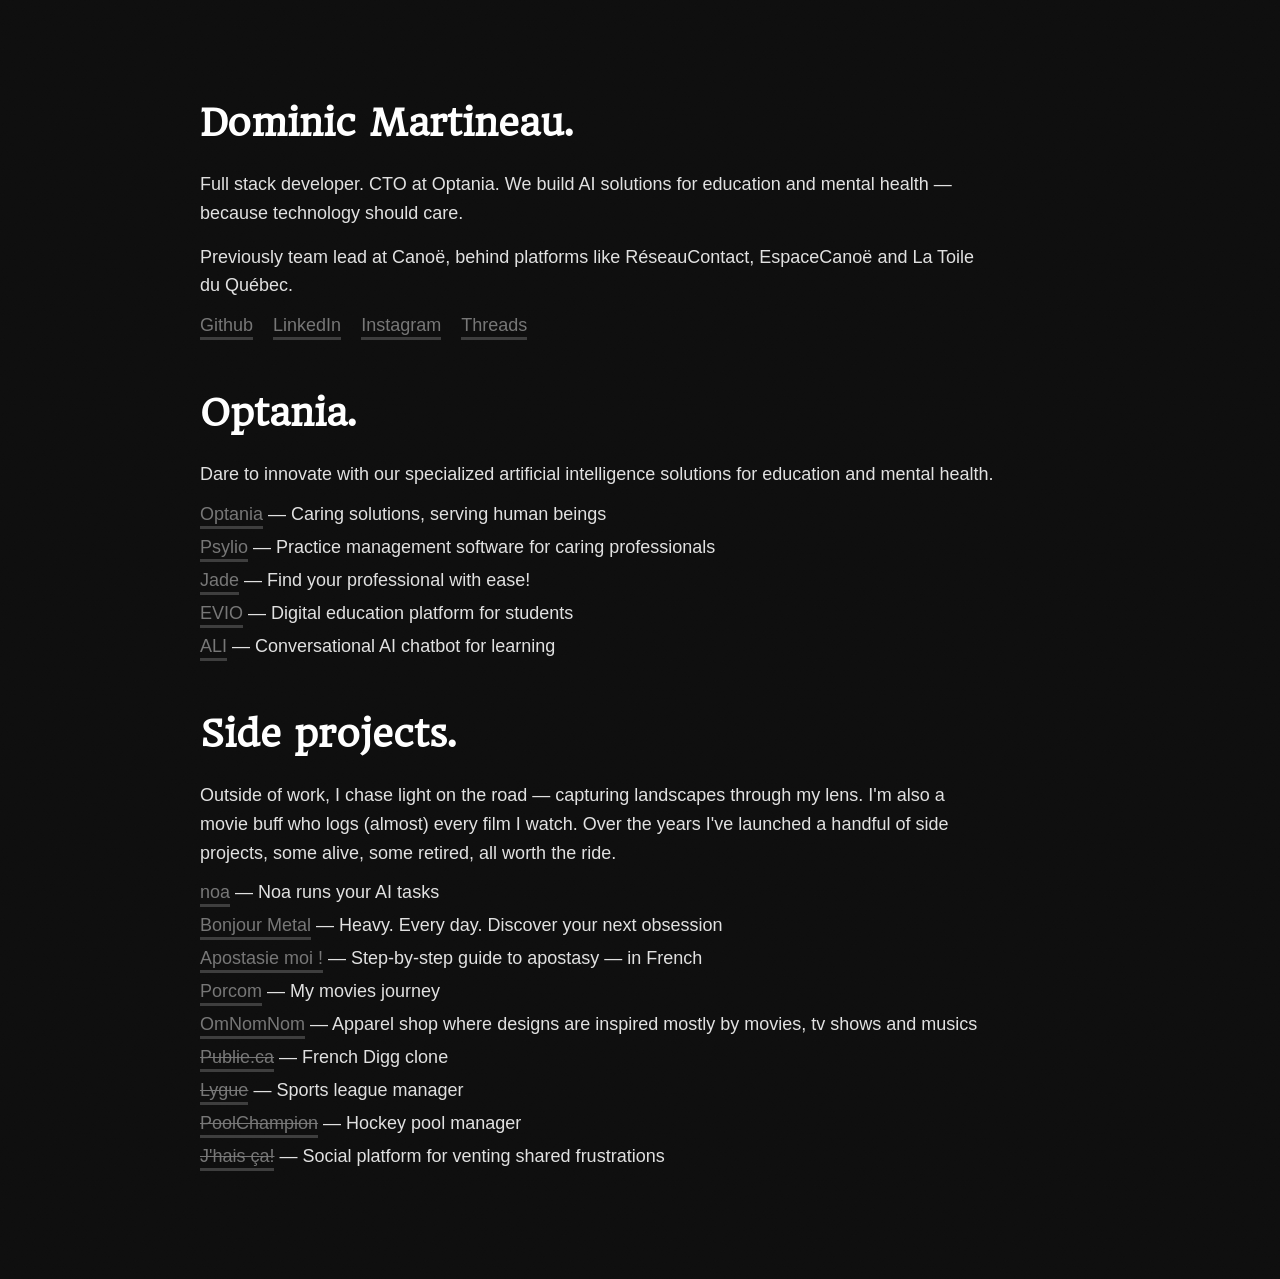
==== index.html @ a7e27876 "Add bonjourmetal.com" ====
<!doctype html>
<html>
<head>
    <meta charset="utf-8">
    <title>Dominic Martineau</title>
	<meta name="description" content="I'm a full stack developer and CTO at Optania, commited to build caring solutions for education and mental health.">
	<meta name="keywords" content="dominic,martineau,wibeset">
	<link href="//fonts.googleapis.com/css?family=Headland+One" rel="stylesheet" type="text/css">
	<link href="styles.css" rel="stylesheet" type="text/css">
    <meta name="viewport" content="width=device-width, initial-scale=1">
	<link rel="shortcut icon" href="https://dominicmartineau.com/images/favicon.ico" type="image/x-icon">
	<link rel="icon" type="image/png" href="https://dominicmartineau.com/images/favicon.ico">
	<link rel="apple-touch-icon" href="https://dominicmartineau.com/images/favicon.png">
</head>
<body lang="en">

	<article>
		<section>
			<header>
				<h1>Dominic Martineau.</h1>
			</header>
			<p>
				Full stack developer. CTO at Optania. We build AI solutions for education and mental health — because technology should care.
			</p>
			<p>
				Previously team lead at Canoë, behind platforms like RéseauContact, EspaceCanoë and La Toile du Québec.
			</p>
			<ul class="links">
				<li><a href="https://github.com/dominicmartineau" class="github" target="_blank">Github</a></li>
				<li><a href="https://linkedin.com/in/dominicmart" class="linkedin" target="_blank">LinkedIn</a></li>
				<li><a href="https://www.instagram.com/akanoxx/" class="instagram" target="_blank">Instagram</a></li>
				<li><a href="https://www.threads.com/@akanoxx?" class="threads" target="_blank">Threads</a></li>
			</ul>
		</section>
		<section>
			<header>
				<h2>Optania.</h2>
			</header>
			<p>
				Dare to innovate with our specialized artificial intelligence solutions for education and mental health.
			</p>
			<ul class="links block-links">
				<li><a href="https://www.optania.com" class="optania" target="_blank">Optania</a> &mdash; Caring solutions, serving human beings</li>
				<li><a href="https://www.psylio.com" class="psylio" target="_blank">Psylio</a> &mdash; Practice management software for caring professionals</li>
				<li><a href="https://jade.psylio.com" class="jade" target="_blank">Jade</a> &mdash; Find your professional with ease!</li>
				<li><a href="https://www.optania.com/evio" class="evio" target="_blank">EVIO</a> &mdash; Digital education platform for students</li>
				<li><a href="https://www.optania.com/ali" class="ali" target="_blank">ALI</a> &mdash; Conversational AI chatbot for learning</li>
			</ul>
		</section>
		<section>
			<header>
				<h2>Side projects.</h2>
			</header>
			<p>
				Outside of work, I chase light on the road — capturing landscapes through my lens. I'm also a movie buff
				who logs (almost) every film I watch. Over the years I've launched a handful of side projects, some alive, some
				retired, all worth the ride.
			</p>
			<ul class="links block-links">
				<li><a href="https://noaai.app" class="noa" target="_blank">noa</a> &mdash; Noa runs your AI tasks</li>
				<li><a href="https://bonjourmetal.com" class="bonjourmetal" target="_blank">Bonjour Metal</a> &mdash; Heavy. Every day. Discover your next obsession</li>
				<li><a href="https://apostasie.me" class="apostasieme" target="_blank">Apostasie moi !</a> &mdash; Step-by-step guide to apostasy — in French</li>
				<li><a href="https://porcom.tumblr.com" class="porcom" target="_blank">Porcom</a> &mdash; My movies journey</li>
				<li><a href="https://omnomnom.threadless.com/" class="omnomnom" target="_blank">OmNomNom</a> &mdash; Apparel shop where designs are inspired mostly by movies, tv shows and musics</li>
				<li><a href="#!" class="publieca closed">Publie.ca</a> &mdash; French Digg clone</li>
				<li><a href="#!" class="lygue closed">Lygue</a> &mdash; Sports league manager</li>
				<li><a href="#!" class="poolchampion closed" target="_blank">PoolChampion</a> &mdash; Hockey pool manager</li>
				<li><a href="#!" class="jhaisca closed" target="_blank">J'hais ça!</a> &mdash; Social platform for venting shared frustrations</li>
			</ul>
		</section>
	</article>

	<script type="text/javascript">
		var _gaq = _gaq || [];
		_gaq.push(['_setAccount', 'UA-28306861-1']);
		_gaq.push(['_trackPageview']);										 													 									 		
		(function() {
	 	    var ga = document.createElement('script'); 
			ga.type = 'text/javascript'; 
			ga.async = true;
			ga.src = ('https:' == document.location.protocol ? 'https://ssl' : 'http://www') + '.google-analytics.com/ga.js';
			var s = document.getElementsByTagName('script')[0];
			s.parentNode.insertBefore(ga, s);
	 	})(); 
	</script>
		
</body>
</html>
---- styles.css ----
/*	Resets
	------	*/

html, body, div, span, object, iframe, h1, h2, h3, h4, h5, h6,
p, blockquote, pre, a, abbr, address, cite, code, del, dfn, em,
img, ins, kbd, q, samp, small, strong, sub, sup, var, b, i, hr,
dl, dt, dd, ol, ul, li, fieldset, form, label, legend,
table, caption, tbody, tfoot, thead, tr, th, td,
article, aside, canvas, details, figure, figcaption, hgroup,
menu, footer, header, nav, section, summary, time, mark, audio, video {
	margin: 0;
	padding: 0;
	border: 0;
}

article, aside, canvas, figure, figure img, figcaption, hgroup,
footer, header, nav, section, audio, video {
	display: block;
}

a, .disabled-link {
	color: #fff;
	text-decoration: underline;
	transition: all 0.3s ease 0s;
}
a:hover {
	color: #5f27cd;
	text-decoration: underline;
}

ul {
  	list-style: none;
}

a.closed {
	text-decoration: line-through !important;
}

/* Default layout */

html, body {
	height: 100%;
}

body {
  	padding: 0;
  	font-family: helvetica, arial, serif;
	font-size: 18px;
	font-weight: normal;
	background: url('images/black_denim.png') left -25px repeat #111;
	color: #e1e1e1;
}

article {
	padding: 60px 30px;
}

@media screen and (min-width: 810px) {

	article {
		padding: 100px;
	}
}

@media screen and (min-width: 1100px) {

	article {
		padding: 100px 200px;
	}
}

section:not(:last-child) {
	margin-bottom: 50px;
}

h1, h2 {
	margin-bottom: 25px;
	font-size: 36px;
	color: #fff;
	font-family: "Headland One", helvetica, arial, serif;
}


p {
	margin-bottom: 15px;
	line-height: 1.6;
	max-width: 794px;
}
p a {
	border-bottom: 3px solid #3e3e3e;
	color: #777;
	padding-bottom: 1px;
	text-decoration: none;
}
p a:hover {
	color: #fff;
	border-color: #fff;
	text-decoration: none;
}
.links {
	margin-bottom: 0;
}
.links li {
	display: inline;
	margin-right: 15px;
}
.block-links li {
	display: block;
	margin-right: 0;
	margin-bottom: 8px;
}
.links li a {
	border-bottom: 3px solid #3e3e3e;
	color: #777;
	display: inline-block;
	font-weight: 400;
	font-size: 18px;
	padding-bottom: 1px;
	text-decoration: none;
	transition: all 0.5s ease 0s;
}
.links li a:hover {
	color: #fff;
	border-color: #10ac84;
}
.links li a.threads:hover {
	border-color: black;
}
.links li a.linkedin:hover {
	border-color: #3b5998;
}
.links li a.github:hover {
	border-color: #0969da;
}
.links li a.instagram:hover {
	border-color: #0064e0;
}
.links li a.porcom:hover {
	border-color: darkred;
}
.links li a.optania:hover {
	border-color: #f0a21f;
}
.links li a.epsylio:hover {
	border-color: darkblue;
}
.links li a.monlab:hover {
	border-color: darkcyan;
}
.links li a.ali:hover {
	border-color: #5eb1e7;
}
.links li a.evio:hover {
	border-color: #0086C9;
}
.links li a.psylio:hover {
	border-color: #7e57fc;
}
.links li a.jade:hover {
	border-color: rgb(16, 172, 132);
}
.links li a.omnomnom:hover {
	border-color: whitesmoke;
}
.links li a.publieca:hover {
	border-color: dodgerblue;
}
.links li a.poolchampion:hover {
	border-color: red;
}
.links li a.lygue:hover {
	border-color: darkgreen;
}
.links li a.jhaisca:hover {
	border-color: darkblue;
}
.links li a.noa:hover {
	border-color: #4f7cff;
}
.links li a.apostasieme:hover {
	border-color: #f0ede8;
}
.links li a.bonjourmetal:hover {
	border-color: #fcc716;
}
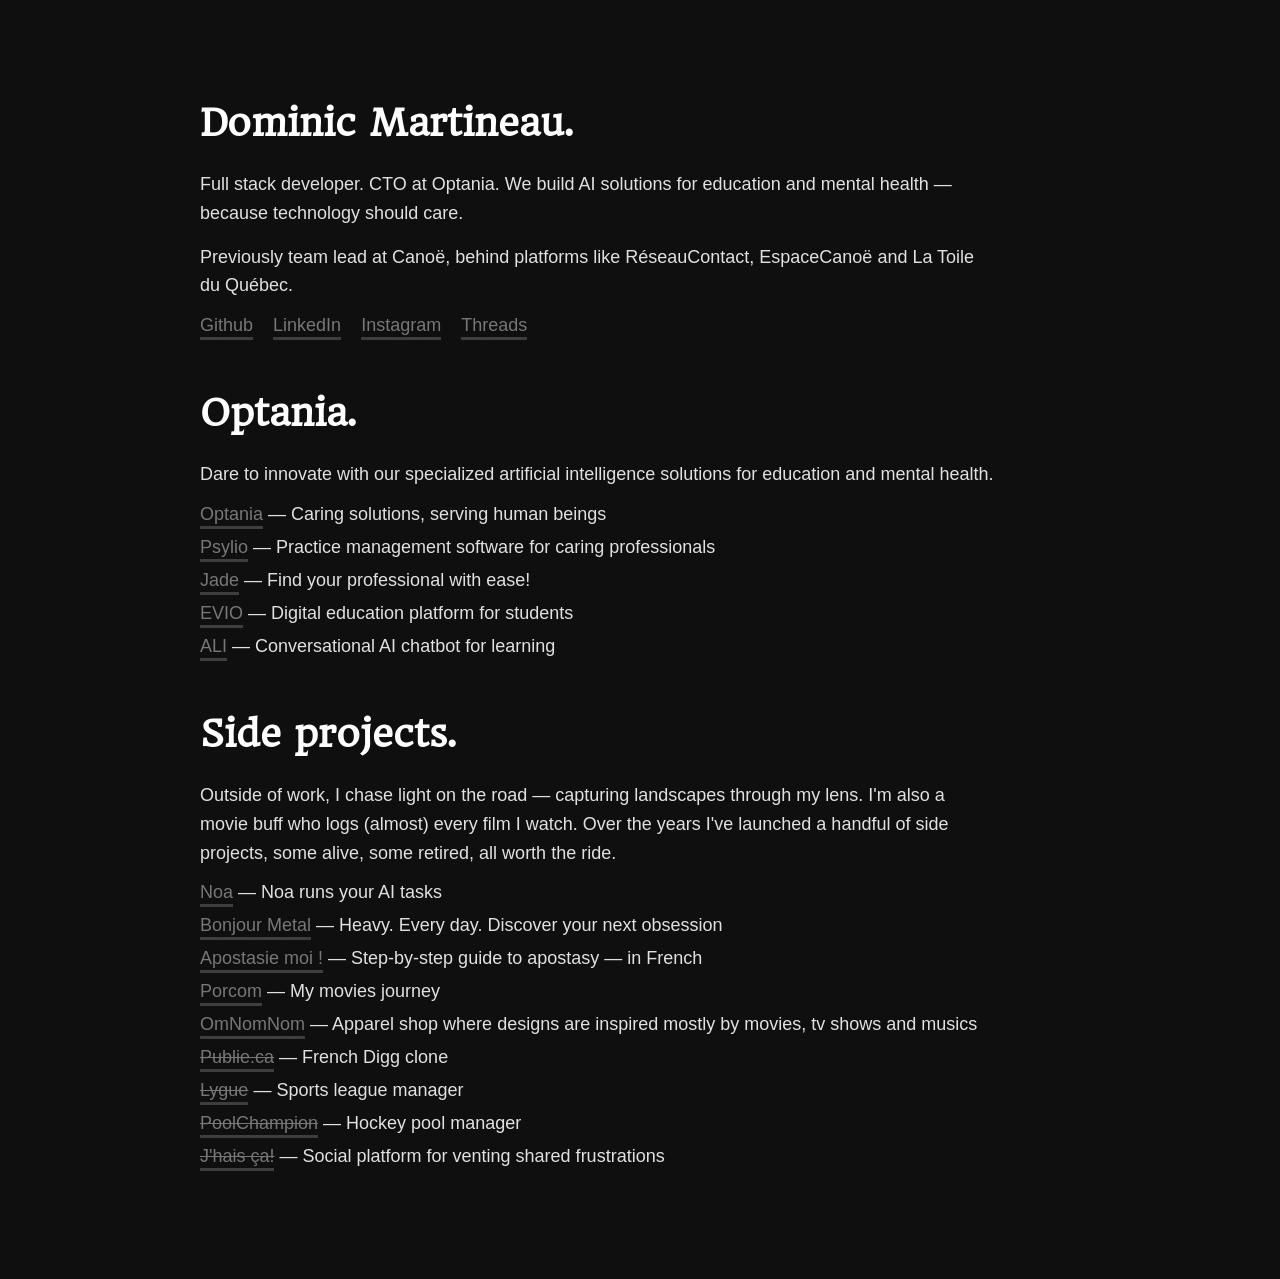
==== commit d7130133: "Update Noa" ====
--- a/index.html
+++ b/index.html
@@ -4,7 +4,7 @@
     <meta charset="utf-8">
     <title>Dominic Martineau</title>
 	<meta name="description" content="I'm a full stack developer and CTO at Optania, commited to build caring solutions for education and mental health.">
-	<meta name="keywords" content="dominic,martineau,wibeset">
+	<meta name="keywords" content="dominic,martineau,noa,optania,akanoxx,bonjourmetal,apostasie,porcom">
 	<link href="//fonts.googleapis.com/css?family=Headland+One" rel="stylesheet" type="text/css">
 	<link href="styles.css" rel="stylesheet" type="text/css">
     <meta name="viewport" content="width=device-width, initial-scale=1">
@@ -29,7 +29,7 @@
 				<li><a href="https://github.com/dominicmartineau" class="github" target="_blank">Github</a></li>
 				<li><a href="https://linkedin.com/in/dominicmart" class="linkedin" target="_blank">LinkedIn</a></li>
 				<li><a href="https://www.instagram.com/akanoxx/" class="instagram" target="_blank">Instagram</a></li>
-				<li><a href="https://www.threads.com/@akanoxx?" class="threads" target="_blank">Threads</a></li>
+				<li><a href="https://www.threads.com/@akanoxx" class="threads" target="_blank">Threads</a></li>
 			</ul>
 		</section>
 		<section>
@@ -57,7 +57,7 @@
 				retired, all worth the ride.
 			</p>
 			<ul class="links block-links">
-				<li><a href="https://noaai.app" class="noa" target="_blank">noa</a> &mdash; Noa runs your AI tasks</li>
+				<li><a href="https://noaai.app" class="noa" target="_blank">Noa</a> &mdash; Noa runs your AI tasks</li>
 				<li><a href="https://bonjourmetal.com" class="bonjourmetal" target="_blank">Bonjour Metal</a> &mdash; Heavy. Every day. Discover your next obsession</li>
 				<li><a href="https://apostasie.me" class="apostasieme" target="_blank">Apostasie moi !</a> &mdash; Step-by-step guide to apostasy — in French</li>
 				<li><a href="https://porcom.tumblr.com" class="porcom" target="_blank">Porcom</a> &mdash; My movies journey</li>
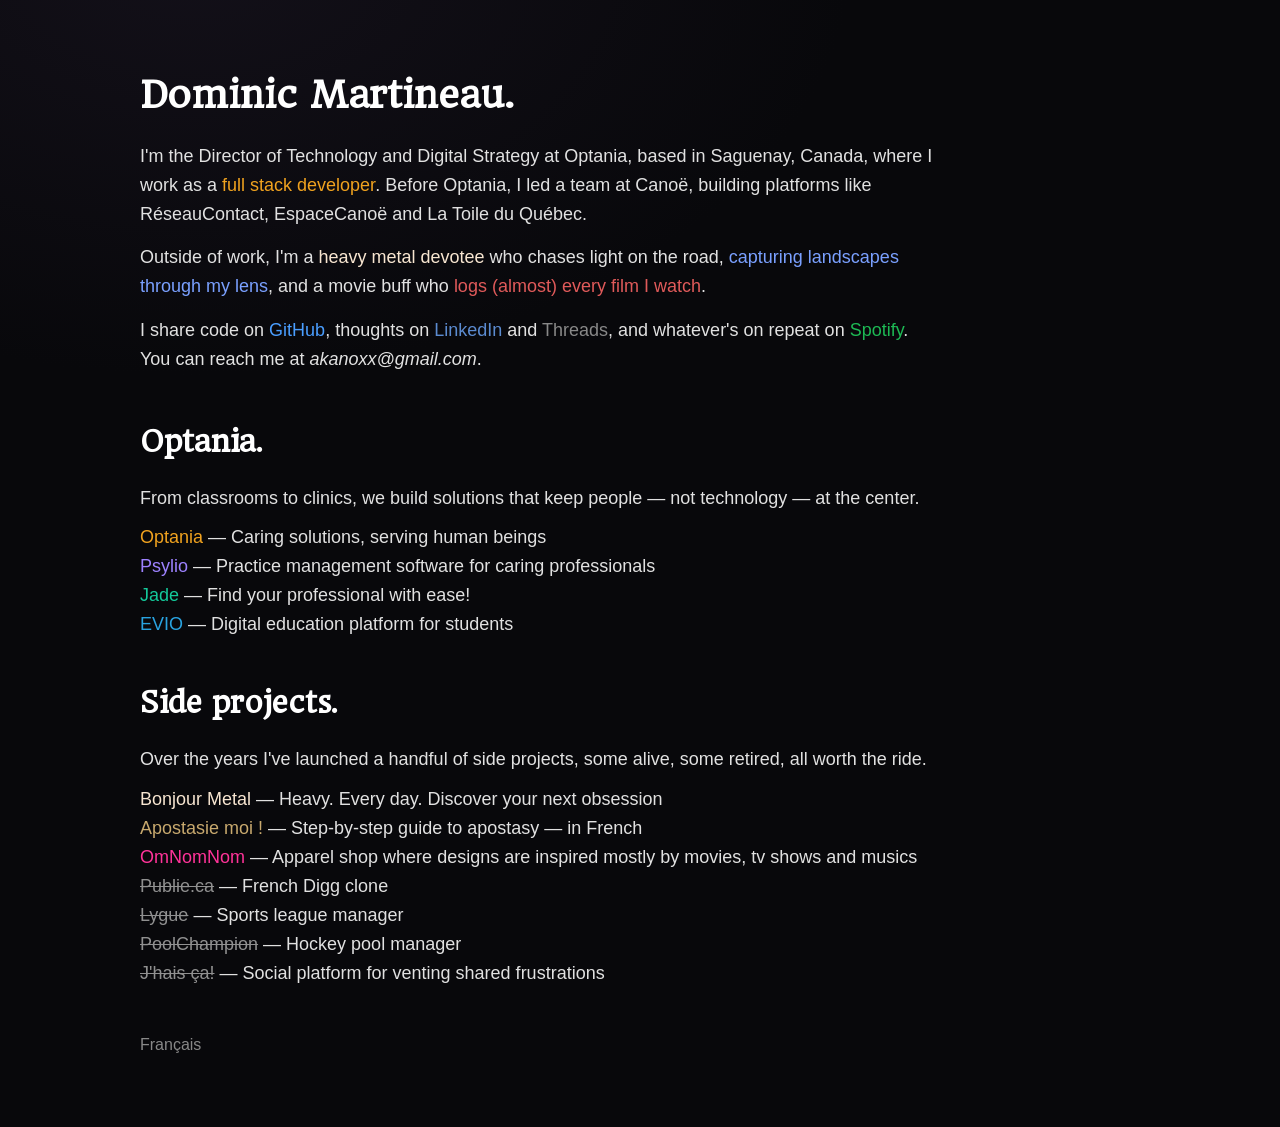
==== commit f6b6d022: "Update" ====
--- a/index.html
+++ b/index.html
@@ -1,18 +1,65 @@
 <!doctype html>
-<html>
+<html lang="en">
 <head>
     <meta charset="utf-8">
-    <title>Dominic Martineau</title>
-	<meta name="description" content="I'm a full stack developer and CTO at Optania, commited to build caring solutions for education and mental health.">
-	<meta name="keywords" content="dominic,martineau,noa,optania,akanoxx,bonjourmetal,apostasie,porcom">
-	<link href="//fonts.googleapis.com/css?family=Headland+One" rel="stylesheet" type="text/css">
+    <title>Dominic Martineau — Full Stack Developer & Director of Technology and Digital Strategy at Optania</title>
+	<meta name="description" content="Dominic Martineau is a full stack developer and Director of Technology and Digital Strategy at Optania, building AI solutions for education and mental health. Previously team lead at Canoë.">
 	<link href="styles.css" rel="stylesheet" type="text/css">
     <meta name="viewport" content="width=device-width, initial-scale=1">
+	<meta name="theme-color" content="#08080b">
+	<link rel="canonical" href="https://dominicmartineau.com/">
+	<link rel="alternate" hreflang="en" href="https://dominicmartineau.com/">
+	<link rel="alternate" hreflang="fr" href="https://dominicmartineau.com/fr/index.html">
+	<link rel="alternate" hreflang="x-default" href="https://dominicmartineau.com/">
+	<meta name="google-site-verification" content="BFutidDGEd1eVagzS3TCH5aJyNBgZTeXoCwBeOKPQZw" />
+
+	<!-- Open Graph -->
+	<meta property="og:type" content="profile">
+	<meta property="og:title" content="Dominic Martineau — Full Stack Developer & Director of Technology and Digital Strategy at Optania">
+	<meta property="og:description" content="Full stack developer and Director of Technology and Digital Strategy at Optania, building AI solutions for education and mental health.">
+	<meta property="og:url" content="https://dominicmartineau.com/">
+	<meta property="og:site_name" content="Dominic Martineau">
+	<meta property="og:locale" content="en_CA">
+	<meta property="profile:first_name" content="Dominic">
+	<meta property="profile:last_name" content="Martineau">
+	<meta property="profile:username" content="akanoxx">
+
+	<!-- Twitter / X Cards -->
+	<meta name="twitter:card" content="summary">
+	<meta name="twitter:title" content="Dominic Martineau — Full Stack Developer & Director of Technology and Digital Strategy at Optania">
+	<meta name="twitter:description" content="Full stack developer and Director of Technology and Digital Strategy at Optania, building AI solutions for education and mental health.">
+	<meta name="twitter:site" content="@akanoxx">
+	<meta name="twitter:creator" content="@akanoxx">
+
 	<link rel="shortcut icon" href="https://dominicmartineau.com/images/favicon.ico" type="image/x-icon">
-	<link rel="icon" type="image/png" href="https://dominicmartineau.com/images/favicon.ico">
+	<link rel="icon" type="image/png" href="https://dominicmartineau.com/images/favicon.png">
 	<link rel="apple-touch-icon" href="https://dominicmartineau.com/images/favicon.png">
+
+	<!-- Schema.org JSON-LD -->
+	<script type="application/ld+json">
+	{
+		"@context": "https://schema.org",
+		"@type": "Person",
+		"name": "Dominic Martineau",
+		"url": "https://dominicmartineau.com",
+		"jobTitle": "Director of Technology and Digital Strategy",
+		"worksFor": {
+			"@type": "Organization",
+			"name": "Optania",
+			"url": "https://www.optania.com"
+		},
+		"description": "Full stack developer and Director of Technology and Digital Strategy at Optania, building AI solutions for education and mental health. Previously team lead at Canoë.",
+		"knowsAbout": ["Full Stack Development", "Artificial Intelligence", "Education Technology", "Mental Health Technology"],
+		"sameAs": [
+			"https://github.com/dominicmartineau",
+			"https://linkedin.com/in/dominicmart",
+			"https://www.instagram.com/akanoxx/",
+			"https://www.threads.com/@akanoxx"
+		]
+	}
+	</script>
 </head>
-<body lang="en">
+<body>
 
 	<article>
 		<section>
@@ -20,31 +67,27 @@
 				<h1>Dominic Martineau.</h1>
 			</header>
 			<p>
-				Full stack developer. CTO at Optania. We build AI solutions for education and mental health — because technology should care.
+				I'm the Director of Technology and Digital Strategy at Optania, based in Saguenay, Canada, where I work as a <a href="https://www.optania.com" class="optania" target="_blank" rel="noopener noreferrer">full stack developer</a>. Before Optania, I led a team at Canoë, building platforms like RéseauContact, EspaceCanoë and La Toile du Québec.
 			</p>
 			<p>
-				Previously team lead at Canoë, behind platforms like RéseauContact, EspaceCanoë and La Toile du Québec.
+				Outside of work, I'm a <a href="https://bonjourmetal.com" class="bonjourmetal" target="_blank" rel="noopener noreferrer">heavy metal devotee</a> who chases light on the road, <a href="https://www.instagram.com/akanoxx/" class="instagram" target="_blank" rel="noopener noreferrer">capturing landscapes through my lens</a>, and a movie buff who <a href="https://porcom.tumblr.com" class="porcom" target="_blank" rel="noopener noreferrer">logs (almost) every film I watch</a>.
 			</p>
-			<ul class="links">
-				<li><a href="https://github.com/dominicmartineau" class="github" target="_blank">Github</a></li>
-				<li><a href="https://linkedin.com/in/dominicmart" class="linkedin" target="_blank">LinkedIn</a></li>
-				<li><a href="https://www.instagram.com/akanoxx/" class="instagram" target="_blank">Instagram</a></li>
-				<li><a href="https://www.threads.com/@akanoxx" class="threads" target="_blank">Threads</a></li>
-			</ul>
+			<p>
+				I share code on <a href="https://github.com/dominicmartineau" class="github" target="_blank" rel="noopener noreferrer">GitHub</a>, thoughts on <a href="https://linkedin.com/in/dominicmart" class="linkedin" target="_blank" rel="noopener noreferrer">LinkedIn</a> and <a href="https://www.threads.com/@akanoxx" class="threads" target="_blank" rel="noopener noreferrer">Threads</a>, and whatever's on repeat on <a href="https://open.spotify.com/user/akanoxx" class="spotify" target="_blank" rel="noopener noreferrer">Spotify</a>. You can reach me at <em>akanoxx@gmail.com</em>.
+			</p>
 		</section>
 		<section>
 			<header>
 				<h2>Optania.</h2>
 			</header>
 			<p>
-				Dare to innovate with our specialized artificial intelligence solutions for education and mental health.
+				From classrooms to clinics, we build solutions that keep people — not technology — at the center.
 			</p>
 			<ul class="links block-links">
-				<li><a href="https://www.optania.com" class="optania" target="_blank">Optania</a> &mdash; Caring solutions, serving human beings</li>
-				<li><a href="https://www.psylio.com" class="psylio" target="_blank">Psylio</a> &mdash; Practice management software for caring professionals</li>
-				<li><a href="https://jade.psylio.com" class="jade" target="_blank">Jade</a> &mdash; Find your professional with ease!</li>
-				<li><a href="https://www.optania.com/evio" class="evio" target="_blank">EVIO</a> &mdash; Digital education platform for students</li>
-				<li><a href="https://www.optania.com/ali" class="ali" target="_blank">ALI</a> &mdash; Conversational AI chatbot for learning</li>
+				<li><a href="https://www.optania.com" class="optania" target="_blank" rel="noopener noreferrer">Optania</a> &mdash; Caring solutions, serving human beings</li>
+				<li><a href="https://www.psylio.com" class="psylio" target="_blank" rel="noopener noreferrer">Psylio</a> &mdash; Practice management software for caring professionals</li>
+				<li><a href="https://jade.psylio.com" class="jade" target="_blank" rel="noopener noreferrer">Jade</a> &mdash; Find your professional with ease!</li>
+				<li><a href="https://www.optania.com/evio" class="evio" target="_blank" rel="noopener noreferrer">EVIO</a> &mdash; Digital education platform for students</li>
 			</ul>
 		</section>
 		<section>
@@ -52,37 +95,22 @@
 				<h2>Side projects.</h2>
 			</header>
 			<p>
-				Outside of work, I chase light on the road — capturing landscapes through my lens. I'm also a movie buff
-				who logs (almost) every film I watch. Over the years I've launched a handful of side projects, some alive, some
-				retired, all worth the ride.
+				Over the years I've launched a handful of side projects, some alive, some retired, all worth the ride.
 			</p>
 			<ul class="links block-links">
-				<li><a href="https://noaai.app" class="noa" target="_blank">Noa</a> &mdash; Noa runs your AI tasks</li>
-				<li><a href="https://bonjourmetal.com" class="bonjourmetal" target="_blank">Bonjour Metal</a> &mdash; Heavy. Every day. Discover your next obsession</li>
-				<li><a href="https://apostasie.me" class="apostasieme" target="_blank">Apostasie moi !</a> &mdash; Step-by-step guide to apostasy — in French</li>
-				<li><a href="https://porcom.tumblr.com" class="porcom" target="_blank">Porcom</a> &mdash; My movies journey</li>
-				<li><a href="https://omnomnom.threadless.com/" class="omnomnom" target="_blank">OmNomNom</a> &mdash; Apparel shop where designs are inspired mostly by movies, tv shows and musics</li>
-				<li><a href="#!" class="publieca closed">Publie.ca</a> &mdash; French Digg clone</li>
-				<li><a href="#!" class="lygue closed">Lygue</a> &mdash; Sports league manager</li>
-				<li><a href="#!" class="poolchampion closed" target="_blank">PoolChampion</a> &mdash; Hockey pool manager</li>
-				<li><a href="#!" class="jhaisca closed" target="_blank">J'hais ça!</a> &mdash; Social platform for venting shared frustrations</li>
+				<li><a href="https://bonjourmetal.com" class="bonjourmetal" target="_blank" rel="noopener noreferrer">Bonjour Metal</a> &mdash; Heavy. Every day. Discover your next obsession</li>
+				<li><a href="https://apostasie.me" class="apostasieme" target="_blank" rel="noopener noreferrer">Apostasie moi !</a> &mdash; Step-by-step guide to apostasy — in French</li>
+				<li><a href="https://omnomnom.threadless.com/" class="omnomnom" target="_blank" rel="noopener noreferrer">OmNomNom</a> &mdash; Apparel shop where designs are inspired mostly by movies, tv shows and musics</li>
+				<li><span class="publieca closed" aria-disabled="true">Publie.ca</span> &mdash; French Digg clone</li>
+				<li><span class="lygue closed" aria-disabled="true">Lygue</span> &mdash; Sports league manager</li>
+				<li><span class="poolchampion closed" aria-disabled="true">PoolChampion</span> &mdash; Hockey pool manager</li>
+				<li><span class="jhaisca closed" aria-disabled="true">J'hais ça!</span> &mdash; Social platform for venting shared frustrations</li>
 			</ul>
 		</section>
+		<footer>
+			<a href="fr/index.html" hreflang="fr" lang="fr">Français</a>
+		</footer>
 	</article>
 
-	<script type="text/javascript">
-		var _gaq = _gaq || [];
-		_gaq.push(['_setAccount', 'UA-28306861-1']);
-		_gaq.push(['_trackPageview']);										 													 									 		
-		(function() {
-	 	    var ga = document.createElement('script'); 
-			ga.type = 'text/javascript'; 
-			ga.async = true;
-			ga.src = ('https:' == document.location.protocol ? 'https://ssl' : 'http://www') + '.google-analytics.com/ga.js';
-			var s = document.getElementsByTagName('script')[0];
-			s.parentNode.insertBefore(ga, s);
-	 	})(); 
-	</script>
-		
 </body>
 </html>
--- a/styles.css
+++ b/styles.css
@@ -1,3 +1,23 @@
+/*	Fonts
+	------	*/
+
+@font-face {
+	font-family: 'Headland One';
+	font-style: normal;
+	font-weight: 400;
+	font-display: swap;
+	src: url('fonts/headland-one-latin.woff2') format('woff2');
+	unicode-range: U+0000-00FF, U+0131, U+0152-0153, U+02BB-02BC, U+02C6, U+02DA, U+02DC, U+0304, U+0308, U+0329, U+2000-206F, U+20AC, U+2122, U+2191, U+2193, U+2212, U+2215, U+FEFF, U+FFFD;
+}
+@font-face {
+	font-family: 'Headland One';
+	font-style: normal;
+	font-weight: 400;
+	font-display: swap;
+	src: url('fonts/headland-one-latin-ext.woff2') format('woff2');
+	unicode-range: U+0100-02BA, U+02BD-02C5, U+02C7-02CC, U+02CE-02D7, U+02DD-02FF, U+0304, U+0308, U+0329, U+1D00-1DBF, U+1E00-1E9F, U+1EF2-1EFF, U+2020, U+20A0-20AB, U+20AD-20C0, U+2113, U+2C60-2C7F, U+A720-A7FF;
+}
+
 /*	Resets
 	------	*/
 
@@ -24,15 +44,19 @@
 	transition: all 0.3s ease 0s;
 }
 a:hover {
-	color: #5f27cd;
 	text-decoration: underline;
+}
+a:focus-visible {
+	outline: 2px solid #5f27cd;
+	outline-offset: 3px;
+	border-radius: 1px;
 }
 
 ul {
   	list-style: none;
 }
 
-a.closed {
+.closed {
 	text-decoration: line-through !important;
 }
 
@@ -44,33 +68,65 @@
 
 body {
   	padding: 0;
-  	font-family: helvetica, arial, serif;
+  	font-family: helvetica, arial, sans-serif;
 	font-size: 18px;
 	font-weight: normal;
-	background: url('images/black_denim.png') left -25px repeat #111;
+	background: radial-gradient(1100px 700px at 15% -5%, #131019, #08080b 60%) no-repeat #08080b;
 	color: #e1e1e1;
 }
 
 article {
-	padding: 60px 30px;
+	padding: 40px 24px;
 }
 
 @media screen and (min-width: 810px) {
 
 	article {
-		padding: 100px;
+		padding: 64px;
 	}
 }
 
 @media screen and (min-width: 1100px) {
 
 	article {
-		padding: 100px 200px;
+		padding: 72px 140px;
 	}
 }
 
 section:not(:last-child) {
 	margin-bottom: 50px;
+}
+
+/* Entrance animation */
+
+@keyframes rise {
+	from { opacity: 0; transform: translateY(12px); }
+	to   { opacity: 1; transform: translateY(0); }
+}
+
+section {
+	animation: rise 0.6s ease-out both;
+}
+section:nth-child(1) { animation-delay: 0.05s; }
+section:nth-child(2) { animation-delay: 0.20s; }
+section:nth-child(3) { animation-delay: 0.35s; }
+
+@media (prefers-reduced-motion: reduce) {
+	section { animation: none; }
+}
+
+footer {
+	margin-top: 40px;
+}
+footer a {
+	color: #888888;
+	font-size: 16px;
+	text-decoration: none;
+	transition: filter 0.25s ease;
+}
+footer a:hover {
+	filter: brightness(1.4);
+	text-decoration: none;
 }
 
 h1, h2 {
@@ -78,6 +134,9 @@
 	font-size: 36px;
 	color: #fff;
 	font-family: "Headland One", helvetica, arial, serif;
+}
+h2 {
+	font-size: 28px;
 }
 
 
@@ -87,15 +146,9 @@
 	max-width: 794px;
 }
 p a {
-	border-bottom: 3px solid #3e3e3e;
-	color: #777;
-	padding-bottom: 1px;
-	text-decoration: none;
-}
-p a:hover {
-	color: #fff;
-	border-color: #fff;
-	text-decoration: none;
+	color: #fff;
+	text-decoration: none;
+	transition: filter 0.25s ease, color 0.25s ease;
 }
 .links {
 	margin-bottom: 0;
@@ -109,77 +162,45 @@
 	margin-right: 0;
 	margin-bottom: 8px;
 }
-.links li a {
-	border-bottom: 3px solid #3e3e3e;
-	color: #777;
+.links li a,
+.links li .closed {
 	display: inline-block;
 	font-weight: 400;
 	font-size: 18px;
-	padding-bottom: 1px;
-	text-decoration: none;
-	transition: all 0.5s ease 0s;
-}
+	text-decoration: none;
+}
+.links li a {
+	color: #fff;
+	transition: filter 0.25s ease, color 0.25s ease;
+}
+.links li .closed {
+	color: #909090;
+}
+p a:hover,
 .links li a:hover {
-	color: #fff;
-	border-color: #10ac84;
-}
-.links li a.threads:hover {
-	border-color: black;
-}
-.links li a.linkedin:hover {
-	border-color: #3b5998;
-}
-.links li a.github:hover {
-	border-color: #0969da;
-}
-.links li a.instagram:hover {
-	border-color: #0064e0;
-}
-.links li a.porcom:hover {
-	border-color: darkred;
-}
-.links li a.optania:hover {
-	border-color: #f0a21f;
-}
-.links li a.epsylio:hover {
-	border-color: darkblue;
-}
-.links li a.monlab:hover {
-	border-color: darkcyan;
-}
-.links li a.ali:hover {
-	border-color: #5eb1e7;
-}
-.links li a.evio:hover {
-	border-color: #0086C9;
-}
-.links li a.psylio:hover {
-	border-color: #7e57fc;
-}
-.links li a.jade:hover {
-	border-color: rgb(16, 172, 132);
-}
-.links li a.omnomnom:hover {
-	border-color: whitesmoke;
-}
-.links li a.publieca:hover {
-	border-color: dodgerblue;
-}
-.links li a.poolchampion:hover {
-	border-color: red;
-}
-.links li a.lygue:hover {
-	border-color: darkgreen;
-}
-.links li a.jhaisca:hover {
-	border-color: darkblue;
-}
-.links li a.noa:hover {
-	border-color: #4f7cff;
-}
-.links li a.apostasieme:hover {
-	border-color: #f0ede8;
-}
-.links li a.bonjourmetal:hover {
-	border-color: #fcc716;
-}
+	filter: brightness(1.25);
+	text-decoration: none;
+}
+
+/* Brand colors as default link color (dark-bg-safe) */
+p a.github,       .links li a.github       { color: #4a9eff; }
+p a.linkedin,     .links li a.linkedin     { color: #5b8bd0; }
+p a.instagram,    .links li a.instagram    { color: #7aa0ff; }
+p a.threads,      .links li a.threads      { color: #888888; }
+p a.porcom,       .links li a.porcom       { color: #e05a5a; }
+p a.optania,      .links li a.optania      { color: #f0a21f; }
+p a.psylio,       .links li a.psylio       { color: #9d82ff; }
+p a.jade,         .links li a.jade         { color: #14c99a; }
+p a.evio,         .links li a.evio         { color: #29a3e0; }
+p a.ali,          .links li a.ali          { color: #5eb1e7; }
+p a.bonjourmetal, .links li a.bonjourmetal { color: rgb(248, 230, 209); }
+p a.apostasieme,  .links li a.apostasieme  { color: #c8a96e; }
+p a.spotify,      .links li a.spotify      { color: #1db954; }
+p a.omnomnom,     .links li a.omnomnom     { color: #f39; }
+p a.noa,          .links li a.noa          { color: #4f7cff; }
+p a.monlab,       .links li a.monlab       { color: #2ab7b7; }
+p a.epsylio,      .links li a.epsylio      { color: #7a9be0; }
+p a.publieca,     .links li a.publieca     { color: dodgerblue; }
+p a.lygue,        .links li a.lygue        { color: #3fae3f; }
+p a.poolchampion, .links li a.poolchampion { color: #ff5a5a; }
+p a.jhaisca,      .links li a.jhaisca      { color: #7a9be0; }
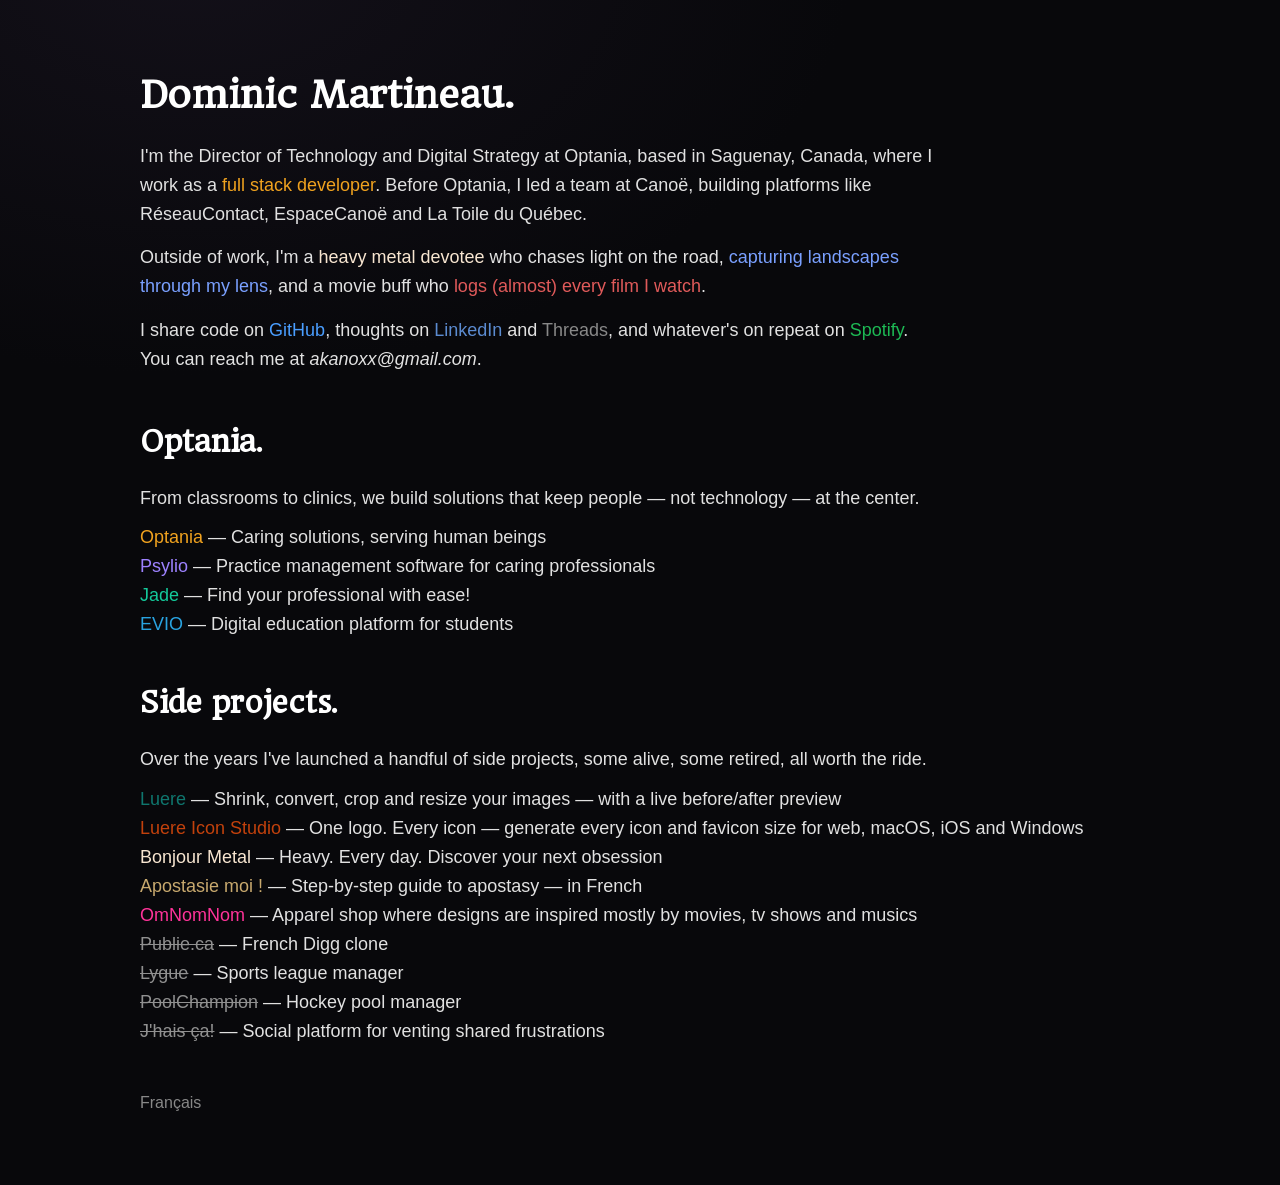
==== commit 8d3f041b: "Add Luere" ====
--- a/index.html
+++ b/index.html
@@ -58,6 +58,7 @@
 		]
 	}
 	</script>
+	<!-- Cloudflare Web Analytics --><script type="module" src="https://static.cloudflareinsights.com/beacon.min.js" data-cf-beacon='{"token": "d698611b75904103a95fc90e077a7e72"}'></script><!-- End Cloudflare Web Analytics -->
 </head>
 <body>
 
@@ -98,6 +99,8 @@
 				Over the years I've launched a handful of side projects, some alive, some retired, all worth the ride.
 			</p>
 			<ul class="links block-links">
+				<li><a href="https://luere.app" class="luere" target="_blank" rel="noopener noreferrer">Luere</a> &mdash; Shrink, convert, crop and resize your images — with a live before/after preview</li>
+				<li><a href="https://luere.app/icon-studio/" class="luereiconstudio" target="_blank" rel="noopener noreferrer">Luere Icon Studio</a> &mdash; One logo. Every icon — generate every icon and favicon size for web, macOS, iOS and Windows</li>
 				<li><a href="https://bonjourmetal.com" class="bonjourmetal" target="_blank" rel="noopener noreferrer">Bonjour Metal</a> &mdash; Heavy. Every day. Discover your next obsession</li>
 				<li><a href="https://apostasie.me" class="apostasieme" target="_blank" rel="noopener noreferrer">Apostasie moi !</a> &mdash; Step-by-step guide to apostasy — in French</li>
 				<li><a href="https://omnomnom.threadless.com/" class="omnomnom" target="_blank" rel="noopener noreferrer">OmNomNom</a> &mdash; Apparel shop where designs are inspired mostly by movies, tv shows and musics</li>
--- a/styles.css
+++ b/styles.css
@@ -193,6 +193,8 @@
 p a.jade,         .links li a.jade         { color: #14c99a; }
 p a.evio,         .links li a.evio         { color: #29a3e0; }
 p a.ali,          .links li a.ali          { color: #5eb1e7; }
+p a.luere,        .links li a.luere        { color: #0f766e; }
+p a.luereiconstudio, .links li a.luereiconstudio { color: #c2410c; }
 p a.bonjourmetal, .links li a.bonjourmetal { color: rgb(248, 230, 209); }
 p a.apostasieme,  .links li a.apostasieme  { color: #c8a96e; }
 p a.spotify,      .links li a.spotify      { color: #1db954; }
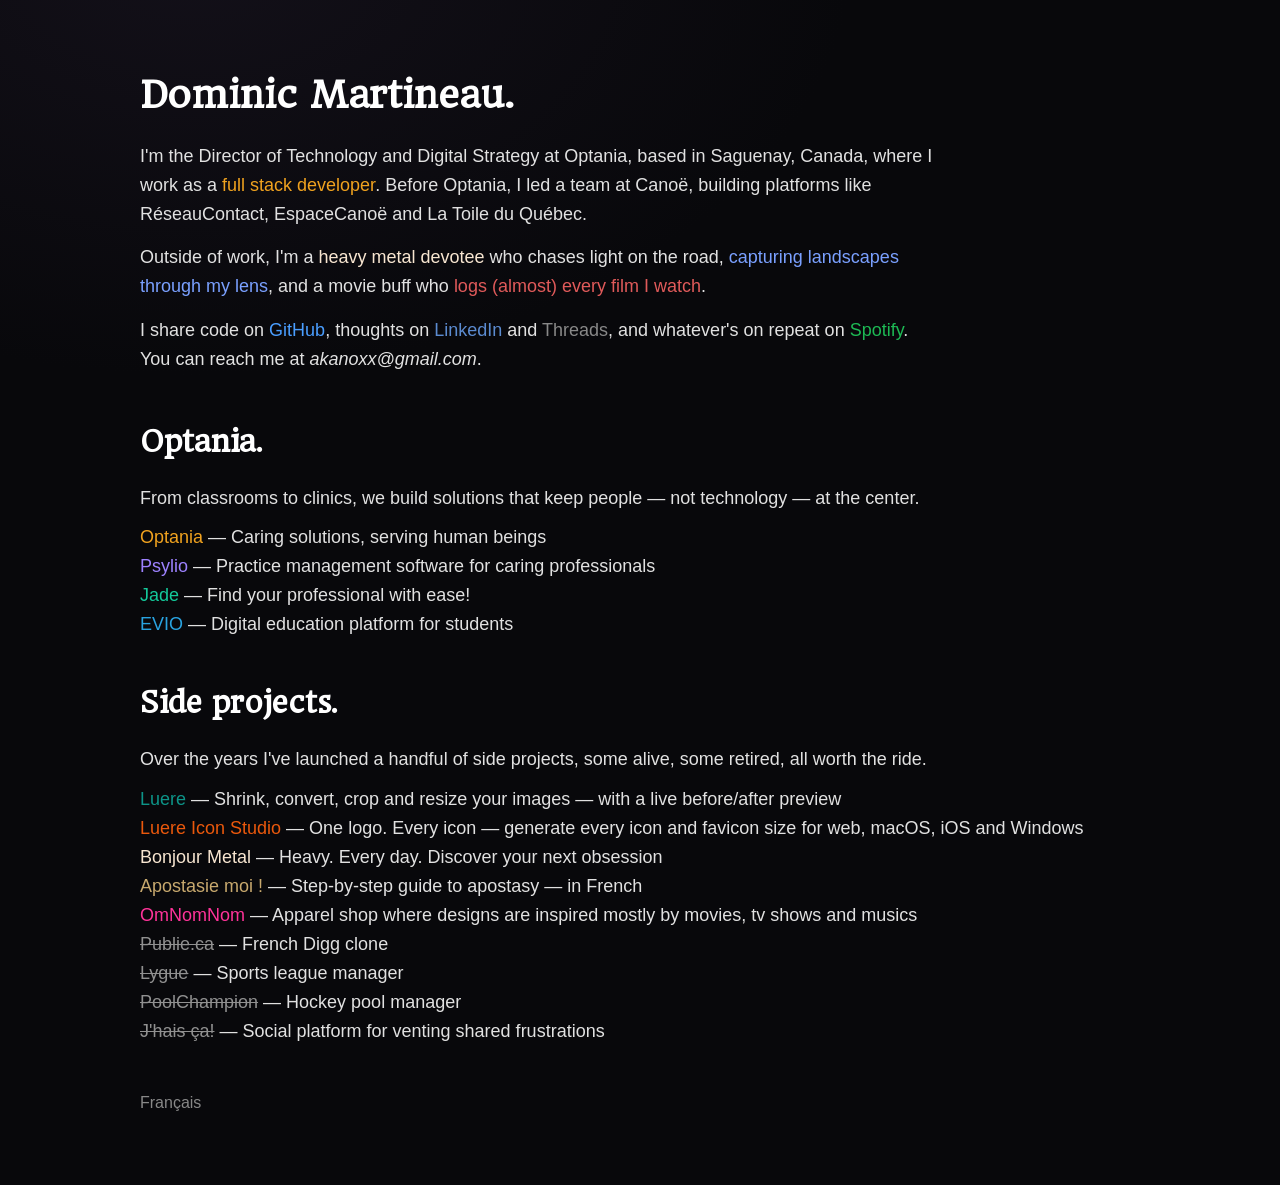
==== commit ccedae44: "Update" ====
--- a/index.html
+++ b/index.html
@@ -9,7 +9,7 @@
 	<meta name="theme-color" content="#08080b">
 	<link rel="canonical" href="https://dominicmartineau.com/">
 	<link rel="alternate" hreflang="en" href="https://dominicmartineau.com/">
-	<link rel="alternate" hreflang="fr" href="https://dominicmartineau.com/fr/index.html">
+	<link rel="alternate" hreflang="fr" href="https://dominicmartineau.com/fr/">
 	<link rel="alternate" hreflang="x-default" href="https://dominicmartineau.com/">
 	<meta name="google-site-verification" content="BFutidDGEd1eVagzS3TCH5aJyNBgZTeXoCwBeOKPQZw" />
 
@@ -31,9 +31,12 @@
 	<meta name="twitter:site" content="@akanoxx">
 	<meta name="twitter:creator" content="@akanoxx">
 
-	<link rel="shortcut icon" href="https://dominicmartineau.com/images/favicon.ico" type="image/x-icon">
-	<link rel="icon" type="image/png" href="https://dominicmartineau.com/images/favicon.png">
-	<link rel="apple-touch-icon" href="https://dominicmartineau.com/images/favicon.png">
+	<link rel="icon" href="/favicon.ico" sizes="any">
+	<link rel="icon" type="image/png" sizes="16x16" href="/favicon-16x16.png">
+	<link rel="icon" type="image/png" sizes="32x32" href="/favicon-32x32.png">
+	<link rel="icon" type="image/png" sizes="48x48" href="/favicon-48x48.png">
+	<link rel="apple-touch-icon" sizes="180x180" href="/apple-touch-icon.png">
+	<link rel="manifest" href="/site.webmanifest">
 
 	<!-- Schema.org JSON-LD -->
 	<script type="application/ld+json">
@@ -62,6 +65,7 @@
 </head>
 <body>
 
+	<main>
 	<article>
 		<section>
 			<header>
@@ -111,9 +115,10 @@
 			</ul>
 		</section>
 		<footer>
-			<a href="fr/index.html" hreflang="fr" lang="fr">Français</a>
+			<a href="fr/" hreflang="fr" lang="fr">Français</a>
 		</footer>
 	</article>
+	</main>
 
 </body>
 </html>
--- a/styles.css
+++ b/styles.css
@@ -193,8 +193,8 @@
 p a.jade,         .links li a.jade         { color: #14c99a; }
 p a.evio,         .links li a.evio         { color: #29a3e0; }
 p a.ali,          .links li a.ali          { color: #5eb1e7; }
-p a.luere,        .links li a.luere        { color: #0f766e; }
-p a.luereiconstudio, .links li a.luereiconstudio { color: #c2410c; }
+p a.luere,        .links li a.luere        { color: #0d9488; }
+p a.luereiconstudio, .links li a.luereiconstudio { color: #ea580c; }
 p a.bonjourmetal, .links li a.bonjourmetal { color: rgb(248, 230, 209); }
 p a.apostasieme,  .links li a.apostasieme  { color: #c8a96e; }
 p a.spotify,      .links li a.spotify      { color: #1db954; }
